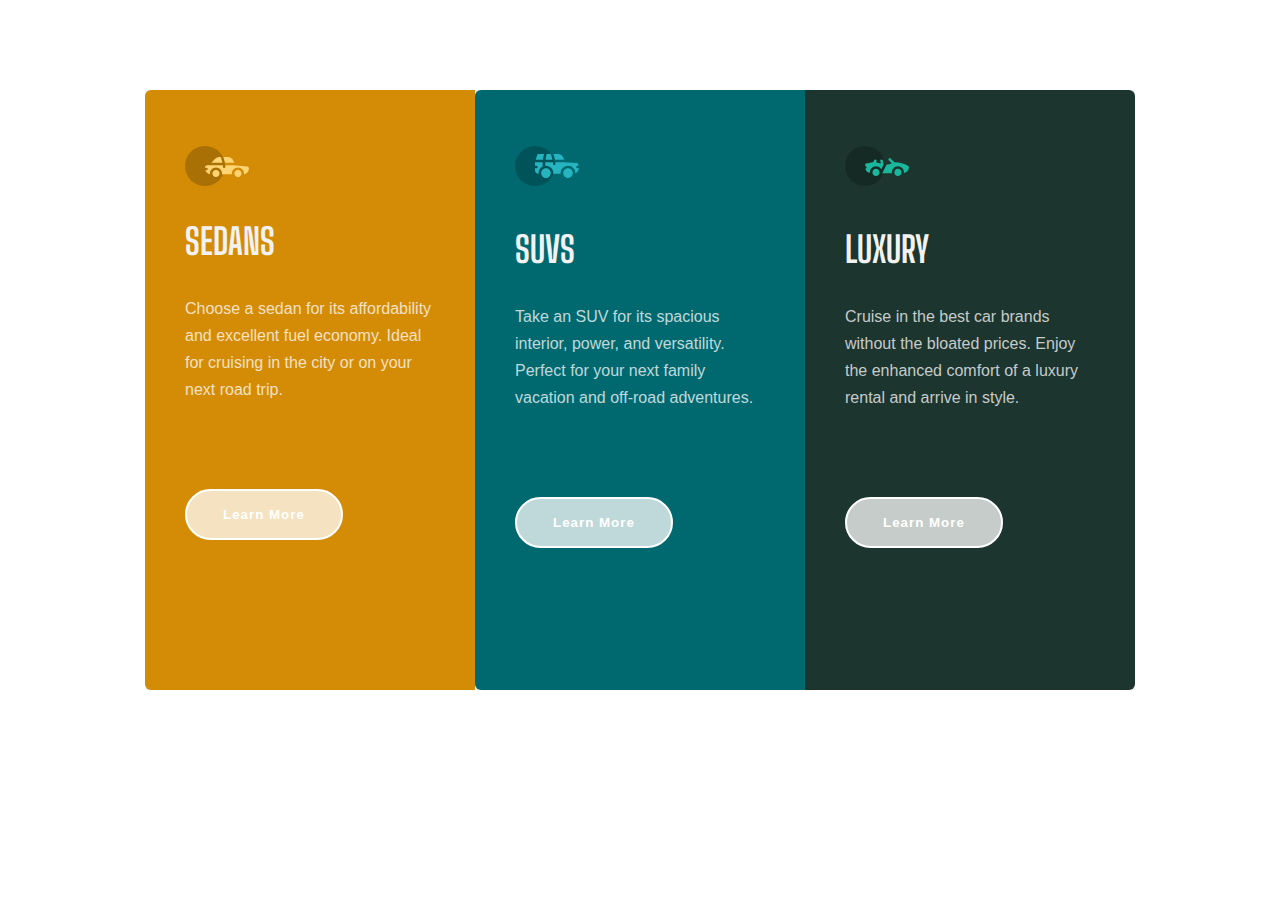
==== grid.html @ 9ac73d07 "commit to main" ====
<!DOCTYPE html>
<html lang="en">
  <head>
    <meta charset="UTF-8" />
    <meta http-equiv="X-UA-Compatible" content="IE=edge" />
    <meta name="viewport" content="width=device-width, initial-scale=1.0" />
    <title>3 column card</title>
    <link rel="stylesheet" href="style.css" />
  </head>
  <body>
    
      <div id="app">
        <div class="card">
            <img src="icon-sedans.svg" alt="card image" class="Card-image"/>
            <h2 class="card-title"> Sedans</h2>
            <p class="card-content">
                Choose a sedan for its affordability 
                and excellent fuel economy. Ideal 
                for cruising in the city or on your
                 next road trip.
            </p>
            <button class="btn btn-primary">Learn More</button>
          
        </div>

        <div class="card">
            <img src="icon-suvs.svg" alt="card image" class="card-image" />
            <h2 class="card-title">SUVs</h2>
            <p class="card-content">
                Take an SUV for its spacious interior, power, and versatility. Perfect
                for your next family vacation and off-road adventures.
            </p>
            <button class="btn btn-primary">Learn More</button>
        </div>
        <!-- .card -->

        <div class="card">
            <img src="icon-luxury.svg" alt="card image" class="card-image" />
            <h2 class="card-title">Luxury</h2>
            <p class="card-content">
                Cruise in the best car brands without the bloated prices. Enjoy the
                enhanced comfort of a luxury rental and arrive in style.
            </p>
            <button class="btn btn-primary">Learn More</button>
        </div>
      </div>
    

    
  </body>
</html>
---- style.css ----
@import url("https://fonts.googleapis.com/css2?family=Lexend+Deca&display=swap");
@import url("https://fonts.googleapis.com/css2?family=Big+Shoulders+Display:wght@700&display=swap");

:root {
    --font_primary: "lexend-Deca", sans-serif;
    --font_secondary: "Big Shoulders Display", cursive;

    --bright_orange: hsl(9, 87%, 49%);
    --dark_cyan: hsl(184, 100%, 22%);
    --very_dark_cyan: hsl(241, 100%, 13%);
    --transparent_white: hsla(0, 0%, 100%, 0.75);
    --very_light_gray: hsl(0, 0%, 95%);

}

*{
    box-sizing: border-box;
}
body{
    margin: 0;
    padding: 0;
    box-sizing: border-box;
    display: flex;
    place-content: center;
}

.btn {
    border: 0;
    background-color: transparent;
    color:inherit;
    cursor: pointer;
}

.btn-primary{
    font-weight: 700;
    padding: 16px 36px;
    border-radius: 32px;
    background-color: var(--transparent_white);
    border: 2px solid white;
    transition: all 0.4s ease;
    letter-spacing: 1px;
    color: inherit
}

.btn-primary:hover{
    background-color: transparent;
    
    color: var(--very_light_gray);
    
}

#app {
    display: grid;
    place-content: center;
    padding-block: 74px;
    background-color: var(--very_light_gray);
    margin-top: 90px;
}

.card {
    width: min(92vw, 330px);
    font-family: var(--font_primary);
    padding: 56px 40px;
    color: #fff;
}

.card:nth-child(1){
    background-color: rgb(212, 140, 7);
    border-radius: 6px 6px 0 0;
}

.card:nth-child(1) .btn-primary {
    color: white;
}
  
.card:nth-child(2) {
    background-color: var(--dark_cyan);
}
  
.card:nth-child(2) .btn-primary {
    color: white;
}
  
.card:nth-child(3) {
    background-color: rgb(28, 53, 47);
    border-radius: 0 0 6px 6px;
}
  
.card:nth-child(3) .btn-primary {
    color: white;
}

.card-image {
    margin-bottom: 8px;
}
.card-title {
    font-size: 36px;
    font-family: var(--font_secondary);
    margin-bottom: 32px;
    text-transform: uppercase;
    color: var(--very_light_gray);
  }

.card-content {
    color: var(--transparent_white);
    line-height: 1.7;
    margin-bottom: clamp(23px,
    calc(1.4375rem + ((1vw - 3.75px) * 10.0486)),
    85px );
}
.card:nth-child(1) {
    border-radius: 6px 0 0 6px;
}
.card:nth-child(2) {
    border-radius: 6px 0 0 6px;
}

  .card:nth-child(3) {
    border-radius: 0 6px 6px 0;
}
#app {
    height: 600px;
    grid-auto-flow: column;
    padding-block: 0;
    display: flex;
}
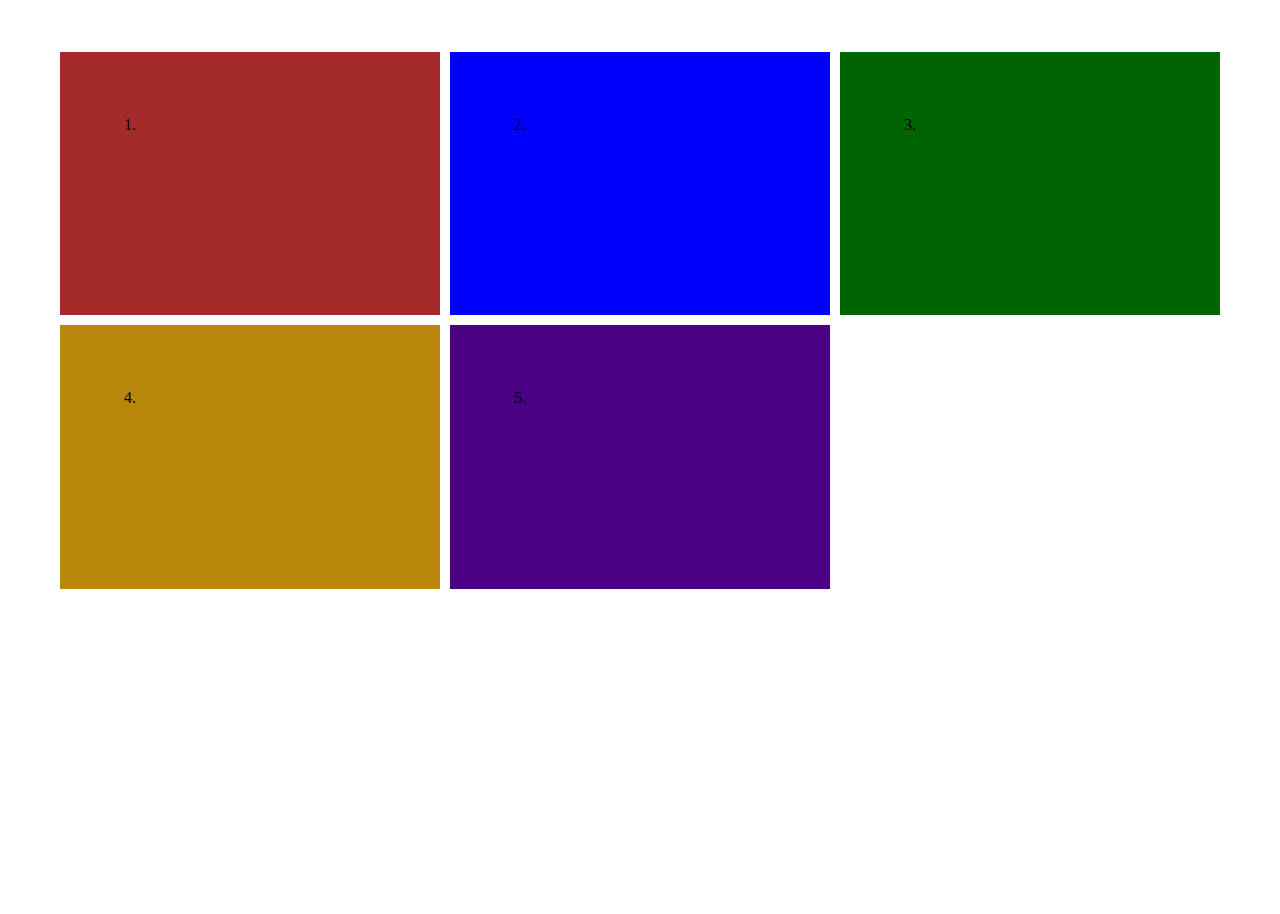
==== commit 52a2cc10: "commit to main" ====
--- a/grid.html
+++ b/grid.html
@@ -1,51 +1,52 @@
 <!DOCTYPE html>
 <html lang="en">
-  <head>
-    <meta charset="UTF-8" />
-    <meta http-equiv="X-UA-Compatible" content="IE=edge" />
-    <meta name="viewport" content="width=device-width, initial-scale=1.0" />
-    <title>3 column card</title>
-    <link rel="stylesheet" href="style.css" />
-  </head>
-  <body>
-    
-      <div id="app">
-        <div class="card">
-            <img src="icon-sedans.svg" alt="card image" class="Card-image"/>
-            <h2 class="card-title"> Sedans</h2>
-            <p class="card-content">
-                Choose a sedan for its affordability 
-                and excellent fuel economy. Ideal 
-                for cruising in the city or on your
-                 next road trip.
-            </p>
-            <button class="btn btn-primary">Learn More</button>
-          
+    <head>
+        <style>
+            
+            .container{
+                padding:20px;
+                margin-top: 30px;
+                display: grid;
+                grid-gap: 10px 10px;
+                height: 90vh;
+                margin: 2rem;
+                grid-template-columns: 1fr 1fr 1fr;
+                grid-template-rows: 1fr 1fr 1fr;
+                
+            }
+            .cell{
+                padding: 4rem;
+                display: grid;
+            }
+            .cell-1{
+                background-color: brown;
+            }
+            .cell-2{
+                background-color: blue;
+            }
+            .cell-3{
+                background-color: darkgreen;
+            }
+            .cell-4{
+                background-color: darkgoldenrod;
+                
+            }
+            .cell-5{
+                background-color: indigo;
+            }
+
+            
+
+        </style>
+
+    </head>
+    <body class="body">
+        <div class="container">
+            <div class="cell cell-1">1.</div>
+            <div class="cell cell-2">2.</div>
+            <div class="cell cell-3">3.</div>
+            <div class="cell cell-4">4.</div>
+            <div class="cell cell-5">5.</div> 
         </div>
-
-        <div class="card">
-            <img src="icon-suvs.svg" alt="card image" class="card-image" />
-            <h2 class="card-title">SUVs</h2>
-            <p class="card-content">
-                Take an SUV for its spacious interior, power, and versatility. Perfect
-                for your next family vacation and off-road adventures.
-            </p>
-            <button class="btn btn-primary">Learn More</button>
-        </div>
-        <!-- .card -->
-
-        <div class="card">
-            <img src="icon-luxury.svg" alt="card image" class="card-image" />
-            <h2 class="card-title">Luxury</h2>
-            <p class="card-content">
-                Cruise in the best car brands without the bloated prices. Enjoy the
-                enhanced comfort of a luxury rental and arrive in style.
-            </p>
-            <button class="btn btn-primary">Learn More</button>
-        </div>
-      </div>
-    
-
-    
-  </body>
-</html>
+    </body>
+</html>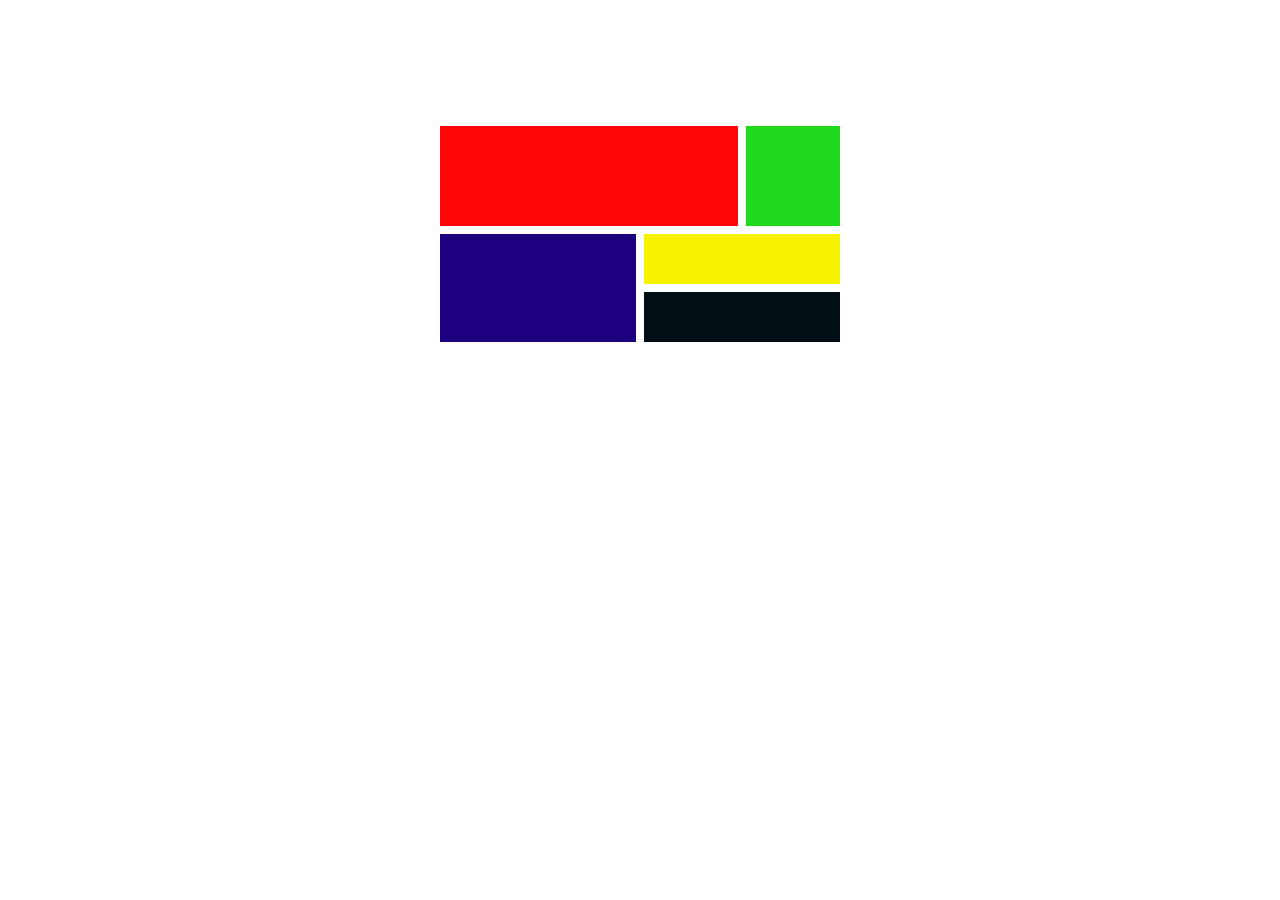
==== commit f038c125: "commit to main" ====
--- a/grid.html
+++ b/grid.html
@@ -1,52 +1,24 @@
 <!DOCTYPE html>
 <html lang="en">
-    <head>
-        <style>
-            
-            .container{
-                padding:20px;
-                margin-top: 30px;
-                display: grid;
-                grid-gap: 10px 10px;
-                height: 90vh;
-                margin: 2rem;
-                grid-template-columns: 1fr 1fr 1fr;
-                grid-template-rows: 1fr 1fr 1fr;
-                
-            }
-            .cell{
-                padding: 4rem;
-                display: grid;
-            }
-            .cell-1{
-                background-color: brown;
-            }
-            .cell-2{
-                background-color: blue;
-            }
-            .cell-3{
-                background-color: darkgreen;
-            }
-            .cell-4{
-                background-color: darkgoldenrod;
-                
-            }
-            .cell-5{
-                background-color: indigo;
-            }
-
-            
-
-        </style>
-
-    </head>
-    <body class="body">
-        <div class="container">
-            <div class="cell cell-1">1.</div>
-            <div class="cell cell-2">2.</div>
-            <div class="cell cell-3">3.</div>
-            <div class="cell cell-4">4.</div>
-            <div class="cell cell-5">5.</div> 
-        </div>
-    </body>
+<head>
+    <meta charset="UTF-8">
+    <meta http-equiv="X-UA-Compatible" content="IE=edge">
+    <meta name="viewport" content="width=device-width, initial-scale=1.0">
+    <title>CSS Grid</title>
+    <link rel="stylesheet" href="grid.css">
+</head>
+<body>
+    <main>
+        
+        <section class="grid">
+            <div class="box1"></div>
+            <div class="box2"></div>
+            <div class="box3"></div>
+            <div class="box4">
+                <div class="box5"></div>
+                <div class="box6"></div>
+            </div>
+        </section>
+    </main>
+</body>
 </html>--- a/grid.css
+++ b/grid.css
@@ -0,0 +1,43 @@
+
+
+
+
+.grid{
+    display: grid;
+    grid-template-columns: repeat(4, 1fr);
+    grid-template-rows: minmax(100px, auto);
+    gap: 0.5rem;
+    max-width: 400px;
+    margin: 10% auto;
+}
+.grid>div:nth-of-type(1){
+    grid-column: 1/4;
+}
+.grid>div:nth-of-type(3){
+    grid-column: 1/3;
+}
+.grid>div:nth-of-type(4){
+    display: grid;
+    grid-template-columns: 1fr;
+    grid-auto-rows: minmax(50px, auto);
+    gap: 0.5rem;
+    grid-column: 3/5;
+}
+.box1{
+    background-color: rgb(255, 5, 5);
+}
+.box2{
+    background-color: rgb(32, 218, 32);
+}
+.box3{
+    background-color: rgb(28, 0, 128);
+}
+.box4{
+    background-color: transparent;
+}
+.box5{
+    background-color: rgb(247, 242, 0);
+}
+.box6{
+    background-color: rgb(1, 14, 19);
+}